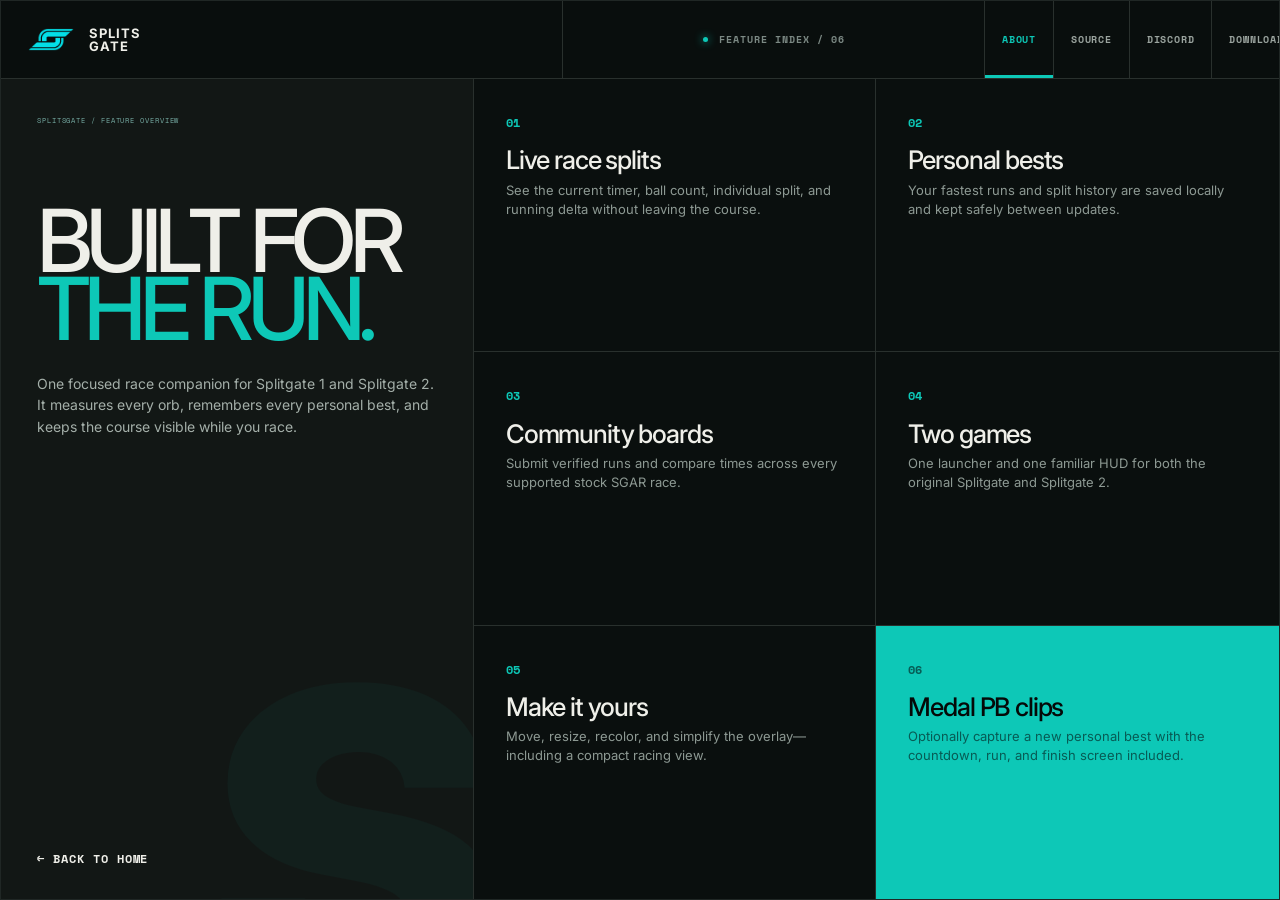
==== docs/about.html @ 529d586a "Redesign GitHub Pages site" ====
<!doctype html>
<html lang="en">
<head>
  <meta charset="utf-8">
  <meta name="viewport" content="width=device-width,initial-scale=1,viewport-fit=cover">
  <meta name="description" content="Learn about the Splitsgate race overlay, PB tracking, community leaderboards, and Medal clips.">
  <meta name="theme-color" content="#0a0f0e">
  <title>About Splitsgate — Features</title>
  <link rel="stylesheet" href="styles.css">
</head>
<body class="about-page ready">
  <div class="site about-site">
    <header class="nav">
      <a class="brand" href="index.html"><img src="assets/splitgate-mark.png" alt=""><b>SPLITS<br>GATE</b></a>
      <div class="status"><i></i><span>FEATURE INDEX / 06</span></div>
      <nav><a class="active" href="about.html">ABOUT</a><a href="https://github.com/cody-raves/Splitsgate">SOURCE</a><a href="https://discord.gg/WHH94nyhW8">DISCORD</a><a class="download" href="https://github.com/cody-raves/Splitsgate/releases/latest/download/Splitsgate.zip">DOWNLOAD <b>↗</b></a></nav>
    </header>
    <main class="about-main">
      <section class="about-intro">
        <p class="micro">SPLITSGATE / FEATURE OVERVIEW</p>
        <h1>BUILT FOR<br><em>THE RUN.</em></h1>
        <p>One focused race companion for Splitgate 1 and Splitgate 2. It measures every orb, remembers every personal best, and keeps the course visible while you race.</p>
        <a href="index.html">← BACK TO HOME</a>
      </section>
      <section class="feature-grid" aria-label="Splitsgate features">
        <article><span>01</span><h2>Live race splits</h2><p>See the current timer, ball count, individual split, and running delta without leaving the course.</p></article>
        <article><span>02</span><h2>Personal bests</h2><p>Your fastest runs and split history are saved locally and kept safely between updates.</p></article>
        <article><span>03</span><h2>Community boards</h2><p>Submit verified runs and compare times across every supported stock SGAR race.</p></article>
        <article><span>04</span><h2>Two games</h2><p>One launcher and one familiar HUD for both the original Splitgate and Splitgate 2.</p></article>
        <article><span>05</span><h2>Make it yours</h2><p>Move, resize, recolor, and simplify the overlay—including a compact racing view.</p></article>
        <article class="feature-accent"><span>06</span><h2>Medal PB clips</h2><p>Optionally capture a new personal best with the countdown, run, and finish screen included.</p></article>
      </section>
    </main>
  </div>
</body>
</html>
---- docs/styles.css ----
@import url('https://fonts.googleapis.com/css2?family=Inter:wght@400;500;600;700;800;900&family=Space+Mono:wght@400;700&display=swap');
:root{--bg:#0b100f;--panel:#121715;--paper:#efefe9;--ink:#050908;--cyan:#0dc8b7;--line:#29302d;--muted:#85918c;--mono:"Space Mono",monospace;--sans:Inter,"Segoe UI",sans-serif}*{box-sizing:border-box}html,body{margin:0;width:100%;height:100%;height:100dvh;overflow:hidden;background:var(--bg);color:var(--paper);font-family:var(--sans)}a{color:inherit;text-decoration:none}.loader{position:fixed;z-index:100;inset:0;background:#070b0a;display:grid;place-items:center;color:#7c8984;transition:opacity .55s ease,visibility .55s ease}.loader:before{content:"";position:absolute;inset:0;background-image:radial-gradient(#65706b23 .6px,transparent .7px);background-size:8px 8px;opacity:.2}.loader img{width:70px;filter:brightness(.22) saturate(.6);animation:loader-mark 1.2s ease-in-out infinite}.loader-name{position:absolute;left:26px;top:22px;font:7px var(--mono);letter-spacing:.12em}.loader p,.loader button{position:absolute;bottom:24px;margin:0;background:none;border:0;color:#68736e;font:6px var(--mono);letter-spacing:.11em}.loader p{left:26px}.loader button{right:26px;cursor:pointer}.loader i{position:absolute;left:0;bottom:0;height:2px;width:0;background:var(--cyan);animation:loader-line 1.65s ease forwards}.loader.done{opacity:0;visibility:hidden}.site{height:100dvh;display:grid;grid-template-rows:64px minmax(0,1fr);overflow:hidden;border:1px solid #202725}.site>*{opacity:0;transform:translateY(6px)}body.ready .site>*{opacity:1;transform:none;transition:opacity .55s ease,transform .55s ease}.nav{display:grid;grid-template-columns:44% 33% 23%;border-bottom:1px solid var(--line);background:#090e0d}.brand{display:flex;align-items:center;gap:12px;padding:0 20px;border-right:1px solid var(--line);font-size:9px;line-height:.9;letter-spacing:.08em}.brand img{width:34px;height:34px;object-fit:contain}.status{display:flex;align-items:center;justify-content:center;gap:9px;border-right:1px solid var(--line);font:7px var(--mono);letter-spacing:.14em;color:#7c8984}.status i,.field-label i{width:5px;height:5px;background:var(--cyan);border-radius:50%;box-shadow:0 0 9px var(--cyan)}.nav nav{display:flex;align-items:stretch}.nav nav a{flex:1;display:flex;align-items:center;justify-content:center;border-right:1px solid var(--line);font:7px var(--mono);letter-spacing:.12em;color:#9ba49f}.nav nav a:hover{color:var(--cyan)}.nav .download{flex:1.4;justify-content:space-around}.download b{color:var(--cyan)}
main{min-height:0;display:grid;grid-template-columns:1fr 1fr;grid-template-rows:56% 44%}.hero-copy{position:relative;min-height:0;padding:24px 28px;border-right:1px solid var(--line);border-bottom:1px solid var(--line);background:var(--panel);overflow:hidden}.micro{margin:0;color:#75aaa2;font:7px var(--mono);letter-spacing:.13em}.hero-copy h1{position:absolute;left:26px;top:50%;transform:translateY(-52%);margin:0;font-size:clamp(64px,8.5vw,164px);font-weight:500;line-height:.75;letter-spacing:-.075em}.hero-copy h1 em{font-style:normal;color:var(--cyan)}.tagline{position:absolute;left:28px;bottom:22px;margin:0;color:#6f7b76;font:6px var(--mono);letter-spacing:.11em}
.field{position:relative;min-height:0;border-bottom:1px solid var(--line);overflow:hidden;background:#080d0c}.field-label{position:absolute;z-index:4;left:0;right:0;top:0;height:30px;padding:0 12px;display:flex;align-items:center;justify-content:space-between;border-bottom:1px solid #2a312f99;background:#090e0dcc;color:#9aa39f;font:6px var(--mono);letter-spacing:.1em}.field-label b{display:flex;align-items:center;gap:7px}.field-image,.signal-image{position:absolute;inset:30px 0 0;background:url("assets/in-game-splitgate2.webp") center 48%/cover no-repeat;filter:grayscale(1) contrast(1.5) brightness(.42);opacity:.8}.field-image:after,.signal-image:after{content:"";position:absolute;inset:0;background:linear-gradient(120deg,#0e1512 8%,transparent 52%),linear-gradient(0deg,#06100de8,transparent 45%);mix-blend-mode:multiply}.field-pattern,.signal-pattern{position:absolute;inset:30px 0 0;background-image:radial-gradient(#d5ded956 .7px,transparent .8px);background-size:7px 7px;mix-blend-mode:screen;opacity:.75}.field-pattern:after{content:"";position:absolute;left:-2%;top:35%;width:65%;height:45%;background:#dfe4df22;transform:skewY(26deg)}.field>p{position:absolute;z-index:3;left:14px;bottom:10px;margin:0;color:#a9b4af;font:6px var(--mono);letter-spacing:.1em}
.signal{position:relative;min-height:0;overflow:hidden;border-right:1px solid var(--line);background:#0a0f0e}.signal-image{inset:0;background-position:15% 64%;filter:grayscale(1) contrast(1.8) brightness(.3)}.signal-pattern{inset:0;background-size:7px 7px}.signal span{position:absolute;z-index:3;left:20px;top:17px;color:#85a19b;font:6px var(--mono);letter-spacing:.12em}.signal b{position:absolute;z-index:2;right:8%;bottom:-25%;font-size:min(31vw,440px);line-height:1;color:#d5ddd918;font-weight:900}
.about{min-height:0;display:grid;grid-template-columns:58% 42%;overflow:hidden}.about-copy,.feature{position:relative;min-height:0;padding:22px 28px}.about-copy{background:#0b100f}.about-copy h2,.feature h2{margin:clamp(18px,3vh,34px) 0 9px;font-size:clamp(24px,2.8vw,54px);line-height:.98;letter-spacing:-.06em;font-weight:500}.about-copy>p:not(.micro){margin:0;color:#8b9691;font-size:clamp(8px,.75vw,12px);line-height:1.45}.actions{position:absolute;left:28px;right:28px;bottom:19px;height:42px;display:flex}.actions a{flex:1;display:flex;align-items:center;justify-content:space-between;padding:0 14px;border:1px solid #343c39;font:6px var(--mono);letter-spacing:.08em}.actions .primary{background:var(--paper);color:var(--ink);border-color:var(--paper)}.actions a:hover{border-color:var(--cyan)}.feature{background:var(--cyan);color:var(--ink)}.feature .micro{color:#085e57}.feature h2{margin-top:clamp(16px,2.3vh,28px);font-size:clamp(24px,2.55vw,48px)}.feature ul{position:absolute;left:28px;right:28px;bottom:18px;margin:0;padding:0;list-style:none}.feature li{display:flex;justify-content:space-between;border-top:1px solid #08776d;padding:7px 0;font:6px var(--mono)}
@media(max-width:900px){.nav{grid-template-columns:34% 38% 28%}.nav nav a:not(.download){display:none}.hero-copy h1{font-size:clamp(58px,11vw,96px)}.about{grid-template-columns:1fr 1fr}.about-copy,.feature{padding:18px}.actions,.feature ul{left:18px;right:18px}}
@media(max-width:640px){.site{grid-template-rows:52px minmax(0,1fr)}.nav{grid-template-columns:145px 1fr 55px}.brand{padding:0 12px}.brand img{width:28px;height:28px}.status{justify-content:flex-start;padding-left:14px}.status span{display:none}.nav nav a{display:none!important}.nav nav .download{display:flex!important;font-size:0}.download b{font-size:13px}main{grid-template-columns:1fr;grid-template-rows:34% 27% 39%}.hero-copy{border-right:0;padding:16px 18px}.hero-copy h1{left:18px;font-size:clamp(50px,18vw,78px)}.tagline{left:18px;bottom:12px;font-size:5px}.field{grid-row:2}.signal{display:none}.about{grid-row:3;grid-template-columns:56% 44%}.about-copy,.feature{padding:12px}.about-copy h2,.feature h2{font-size:clamp(17px,5vw,25px);margin-top:10px}.about-copy>p:not(.micro){font-size:6.5px}.actions{left:12px;right:12px;bottom:10px;height:34px}.actions a{padding:0 7px;font-size:5px}.feature ul{left:12px;right:12px;bottom:9px}.field-image{background-position:center 52%}}
@media(max-height:700px) and (min-width:641px){.site{grid-template-rows:54px minmax(0,1fr)}main{grid-template-rows:55% 45%}.hero-copy h1{font-size:clamp(58px,7.2vw,100px)}.about-copy,.feature{padding-top:15px}.about-copy h2,.feature h2{margin-top:12px;font-size:clamp(21px,2.4vw,34px)}.actions{bottom:10px;height:34px}.feature ul{bottom:8px}.feature li{padding:5px 0}}
@keyframes loader-mark{50%{filter:brightness(.42) saturate(.9);transform:scale(1.04)}}@keyframes loader-line{to{width:100%}}@media(prefers-reduced-motion:reduce){.loader img,.loader i{animation:none}.loader{transition:none}.site>*{transition:none!important}}

/* Action text stays deliberately larger than the decorative micro-labels. */
.actions{height:50px}
.actions a{padding:0 18px;border-color:#53605a;color:#f5f7f4;font-size:clamp(10px,.62vw,13px);font-weight:700;letter-spacing:.045em}
.actions a b{font-size:1.15em;color:var(--cyan)}
.actions .primary b{color:var(--ink)}
.actions a:hover{background:#111a17}
.actions .primary:hover{background:#fff}
@media(max-width:640px){.actions{height:38px}.actions a{padding:0 8px;font-size:8px}}

/* Keep the real Splitsgate HUD inside both editorial image crops. */
.field-image{background-position:left center;filter:grayscale(.7) contrast(1.18) brightness(.7);opacity:1}
.signal-image{background-image:url("assets/in-game-splitgate1.webp");background-position:left top;filter:grayscale(.75) contrast(1.2) brightness(.62);opacity:1}
.field-pattern,.signal-pattern{opacity:.44}
.field-image:after,.signal-image:after{background:linear-gradient(120deg,#0e15124a 8%,transparent 52%),linear-gradient(0deg,#06100d8a,transparent 45%)}

/* Navigation and feature information are functional text, not micro-labels. */
.site{grid-template-rows:78px minmax(0,1fr)}
.brand{gap:15px;padding:0 27px;font-size:13px;line-height:.95;letter-spacing:.07em}
.brand img{width:46px;height:46px;filter:brightness(0) saturate(100%) invert(70%) sepia(75%) saturate(776%) hue-rotate(125deg) brightness(94%) contrast(98%)}
.status{gap:11px;font-size:clamp(10px,.55vw,13px);font-weight:700;letter-spacing:.1em}
.nav nav a{padding:0 17px;font-size:clamp(10px,.52vw,12px);font-weight:700;letter-spacing:.08em}
.field-label{height:36px;padding:0 16px;font-size:10px;font-weight:700}
.field-image,.field-pattern{inset:36px 0 0}
.feature>.micro{font-size:10px;font-weight:700;color:#075b54}
.feature ul{bottom:22px}
.feature li{padding:10px 0;font-size:clamp(10px,.56vw,13px);font-weight:700;letter-spacing:.035em}
@media(max-width:640px){.site{grid-template-rows:60px minmax(0,1fr)}.brand{gap:9px;padding:0 12px;font-size:10px}.brand img{width:35px;height:35px}.status{font-size:9px}.feature>.micro{font-size:8px}.feature li{padding:6px 0;font-size:8px}}

/* About page */
.nav nav .active{color:var(--cyan);box-shadow:inset 0 -3px var(--cyan)}
.about-main{display:grid;grid-template-columns:37% 63%;grid-template-rows:1fr;min-height:0}
.about-intro{position:relative;padding:clamp(28px,4vh,56px);border-right:1px solid var(--line);background:var(--panel);overflow:hidden}
.about-intro:after{content:"S";position:absolute;right:-7%;bottom:-20%;color:#16c6b30b;font-size:min(34vw,520px);font-weight:900;line-height:1}
.about-intro h1{position:relative;z-index:1;margin:clamp(46px,9vh,120px) 0 30px;font-size:clamp(52px,6.8vw,118px);font-weight:500;line-height:.78;letter-spacing:-.075em}
.about-intro h1 em{color:var(--cyan);font-style:normal}
.about-intro>p:not(.micro){position:relative;z-index:1;max-width:500px;color:#a4afa9;font-size:clamp(14px,.9vw,18px);line-height:1.55}
.about-intro>a{position:absolute;z-index:2;left:clamp(28px,4vh,56px);bottom:32px;color:var(--paper);font:700 12px var(--mono);letter-spacing:.08em}
.about-intro>a:hover{color:var(--cyan)}
.feature-grid{display:grid;grid-template-columns:repeat(2,1fr);grid-template-rows:repeat(3,1fr);min-height:0}
.feature-grid article{position:relative;padding:clamp(22px,2.5vw,44px);border-right:1px solid var(--line);border-bottom:1px solid var(--line);background:#0a0f0e;overflow:hidden}
.feature-grid article:nth-child(2n){border-right:0}.feature-grid article:nth-last-child(-n+2){border-bottom:0}
.feature-grid span{color:var(--cyan);font:700 12px var(--mono)}
.feature-grid h2{margin:clamp(12px,1.8vh,22px) 0 8px;font-size:clamp(22px,2vw,38px);font-weight:500;line-height:1;letter-spacing:-.045em}
.feature-grid p{max-width:470px;margin:0;color:#8d9993;font-size:clamp(13px,.8vw,16px);line-height:1.45}
.feature-grid .feature-accent{background:var(--cyan);color:var(--ink)}
.feature-grid .feature-accent span,.feature-grid .feature-accent p{color:#075c55}
@media(max-width:900px){.about-main{grid-template-columns:34% 66%}.about-intro{padding:24px}.about-intro h1{font-size:clamp(44px,7vw,68px)}.feature-grid article{padding:20px}.feature-grid h2{font-size:21px}.feature-grid p{font-size:12px}}
@media(max-width:640px){.about-main{grid-template-columns:1fr;grid-template-rows:31% 69%}.about-intro{border-right:0;border-bottom:1px solid var(--line);padding:16px 20px}.about-intro h1{margin:18px 0 9px;font-size:40px}.about-intro>p:not(.micro){margin:0;max-width:90%;font-size:10px;line-height:1.35}.about-intro>a{left:auto;right:18px;bottom:15px;font-size:8px}.feature-grid{grid-template-columns:repeat(2,1fr);grid-template-rows:repeat(3,1fr)}.feature-grid article{padding:10px 12px}.feature-grid span{font-size:8px}.feature-grid h2{margin:5px 0 3px;font-size:15px}.feature-grid p{font-size:8px;line-height:1.3}}

/* A real compact HUD example lives inside the identity panel. */
.hero-hud{position:absolute;z-index:3;right:5%;top:50%;width:clamp(220px,18vw,370px);transform:translateY(-50%);padding:18px 19px 15px;background:#061722f2;border:2px solid #27738a;box-shadow:0 20px 60px #0008;clip-path:polygon(0 0,94% 0,100% 10%,100% 100%,6% 100%,0 90%)}
.hero-hud-head{display:flex;justify-content:space-between;gap:12px;color:#d9f7fb;font:700 clamp(7px,.45vw,10px) var(--mono);letter-spacing:.04em}.hero-hud-head b{color:var(--yellow)}
.hero-hud-rule{height:3px;margin:9px 0;background:linear-gradient(90deg,var(--cyan) 78%,transparent 78%)}
.hero-hud>strong{display:block;margin-bottom:8px;color:#f6fbfc;font:700 clamp(24px,2vw,40px) var(--mono);letter-spacing:-.055em}
.hero-hud-cols,.hero-hud-row{display:grid;grid-template-columns:42px 1fr 65px;align-items:center;font-family:var(--mono)}
.hero-hud-cols{padding:6px 5px 3px;border-top:1px solid #274e5d;color:#7895a0;font-size:8px}.hero-hud-row{padding:3px 5px;color:#e4f0f3;font-size:clamp(8px,.48vw,11px)}
.hero-hud-row i{color:var(--cyan);font-style:normal;text-align:right}.hero-hud-row.active{background:linear-gradient(90deg,#0dc8b72e,transparent);color:#fff}
.hero-hud>p{margin:9px 0 0;padding-top:8px;border-top:1px solid #274e5d;color:var(--yellow);font:700 9px var(--mono);letter-spacing:.06em}
@media(max-width:1100px){.hero-hud{right:3%;width:220px;padding:13px}.hero-hud-head span{max-width:135px}.hero-copy h1{font-size:clamp(54px,7vw,78px)}}
@media(max-width:640px){.hero-hud{display:none}}

/* Match the real in-game HUD while letting the title panel show through. */
.hero-hud{width:clamp(240px,19vw,390px);padding:8px 4px;background:transparent;border:0;box-shadow:none;clip-path:none}
.hero-hud-head{align-items:center;color:#effcff;font-size:clamp(9px,.55vw,12px);font-style:italic}
.hero-hud-head img{width:48px;height:34px;object-fit:contain;filter:brightness(0) invert(1)}
.hero-hud-rule{height:3px;margin:4px 0 7px;background:var(--cyan)}
.hero-hud-time{display:flex;align-items:flex-end;justify-content:space-between;gap:12px;padding-bottom:7px;border-bottom:1px solid #6a7c836e}
.hero-hud-time strong{color:#f7ffff;font:700 clamp(28px,2.3vw,46px) var(--mono);letter-spacing:-.07em}
.hero-hud-time b{padding-bottom:5px;color:var(--cyan);font:700 clamp(8px,.5vw,11px) var(--mono);font-style:italic}
.hero-hud-cols{border-top:0;color:#afbdc2;font-size:clamp(8px,.46vw,10px)}
.hero-hud-row{font-size:clamp(10px,.58vw,13px);text-shadow:0 2px 8px #000}.hero-hud-row i{color:#4af0d7}.hero-hud-row i.positive{color:#ff7373}
.hero-hud-row.active{background:#0dc8b72c;color:#61f3df}
.hero-hud>p{display:none}

/* Pixel-perfect crop of the real HUD: the game outside its panel is masked away. */
.hero-hud-crop{width:clamp(255px,20vw,410px);aspect-ratio:1.63;padding:0;background-image:url("assets/in-game-splitgate1.webp");background-repeat:no-repeat;background-size:600% auto;background-position:right top;border:0;box-shadow:0 18px 48px #0008;clip-path:polygon(5% 0,95% 0,100% 12%,100% 100%,0 100%,0 12%)}

.hero-hud-asset{width:clamp(255px,20vw,410px);height:auto;padding:0;background:none;border:0;box-shadow:0 18px 48px #0008;clip-path:none;object-fit:contain}
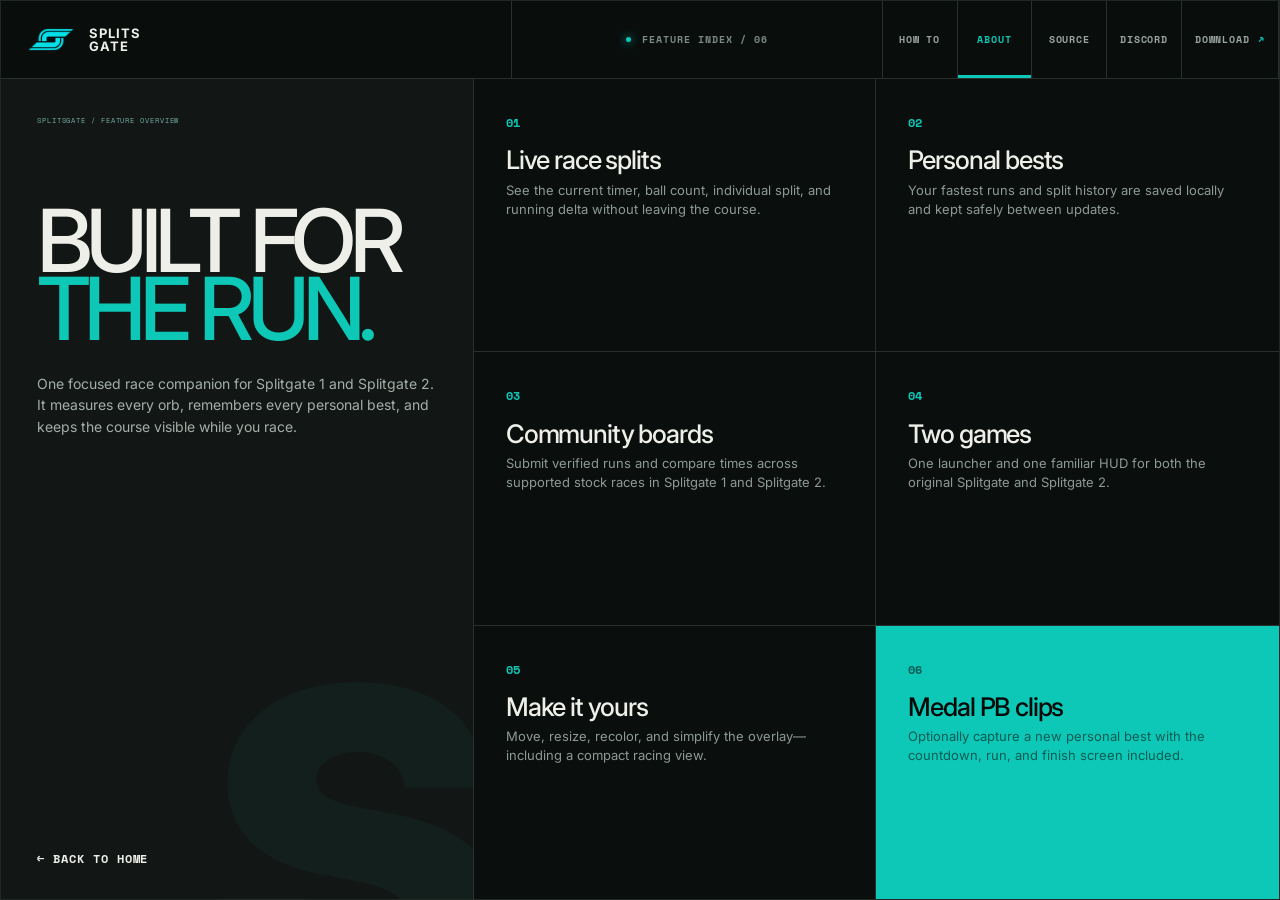
==== commit ca385b70: "Add one-screen setup guide" ====
--- a/docs/about.html
+++ b/docs/about.html
@@ -13,7 +13,7 @@
     <header class="nav">
       <a class="brand" href="index.html"><img src="assets/splitgate-mark.png" alt=""><b>SPLITS<br>GATE</b></a>
       <div class="status"><i></i><span>FEATURE INDEX / 06</span></div>
-      <nav><a class="active" href="about.html">ABOUT</a><a href="https://github.com/cody-raves/Splitsgate">SOURCE</a><a href="https://discord.gg/WHH94nyhW8">DISCORD</a><a class="download" href="https://github.com/cody-raves/Splitsgate/releases/latest/download/Splitsgate.zip">DOWNLOAD <b>↗</b></a></nav>
+      <nav><a href="install.html">HOW TO</a><a class="active" href="about.html">ABOUT</a><a href="https://github.com/cody-raves/Splitsgate">SOURCE</a><a href="https://discord.gg/WHH94nyhW8">DISCORD</a><a class="download" href="https://github.com/cody-raves/Splitsgate/releases/latest/download/Splitsgate.zip">DOWNLOAD <b>↗</b></a></nav>
     </header>
     <main class="about-main">
       <section class="about-intro">
@@ -25,7 +25,7 @@
       <section class="feature-grid" aria-label="Splitsgate features">
         <article><span>01</span><h2>Live race splits</h2><p>See the current timer, ball count, individual split, and running delta without leaving the course.</p></article>
         <article><span>02</span><h2>Personal bests</h2><p>Your fastest runs and split history are saved locally and kept safely between updates.</p></article>
-        <article><span>03</span><h2>Community boards</h2><p>Submit verified runs and compare times across every supported stock SGAR race.</p></article>
+        <article><span>03</span><h2>Community boards</h2><p>Submit verified runs and compare times across supported stock races in Splitgate 1 and Splitgate 2.</p></article>
         <article><span>04</span><h2>Two games</h2><p>One launcher and one familiar HUD for both the original Splitgate and Splitgate 2.</p></article>
         <article><span>05</span><h2>Make it yours</h2><p>Move, resize, recolor, and simplify the overlay—including a compact racing view.</p></article>
         <article class="feature-accent"><span>06</span><h2>Medal PB clips</h2><p>Optionally capture a new personal best with the countdown, run, and finish screen included.</p></article>
--- a/docs/styles.css
+++ b/docs/styles.css
@@ -87,3 +87,22 @@
 .hero-hud-crop{width:clamp(255px,20vw,410px);aspect-ratio:1.63;padding:0;background-image:url("assets/in-game-splitgate1.webp");background-repeat:no-repeat;background-size:600% auto;background-position:right top;border:0;box-shadow:0 18px 48px #0008;clip-path:polygon(5% 0,95% 0,100% 12%,100% 100%,0 100%,0 12%)}
 
 .hero-hud-asset{width:clamp(255px,20vw,410px);height:auto;padding:0;background:none;border:0;box-shadow:0 18px 48px #0008;clip-path:none;object-fit:contain}
+
+/* Five clear navigation choices still fit in the one-screen header. */
+.nav{grid-template-columns:40% 29% 31%}
+.nav nav a{padding-left:9px;padding-right:9px}
+
+/* One-screen setup guide */
+.install-main{display:grid;grid-template-columns:34% 66%;grid-template-rows:1fr;min-height:0}
+.install-intro{position:relative;padding:clamp(28px,4vh,56px);border-right:1px solid var(--line);background:var(--panel);overflow:hidden}
+.install-intro:after{content:"→";position:absolute;right:2%;bottom:-16%;color:#16c6b30b;font-size:min(28vw,430px);font-weight:900;line-height:1}
+.install-intro h1{position:relative;z-index:1;margin:clamp(42px,8vh,105px) 0 26px;font-size:clamp(52px,6.2vw,110px);font-weight:500;line-height:.79;letter-spacing:-.075em}
+.install-intro h1 em{color:var(--cyan);font-style:normal}.install-intro>p:not(.micro){position:relative;z-index:1;max-width:480px;color:#a4afa9;font-size:clamp(14px,.9vw,18px);line-height:1.55}
+.install-intro .install-download{position:absolute;z-index:2;left:clamp(28px,4vh,56px);right:clamp(28px,4vh,56px);bottom:34px;height:54px;display:flex;align-items:center;justify-content:space-between;padding:0 18px;background:var(--paper);color:var(--ink);font:700 12px var(--mono);letter-spacing:.07em}
+.install-intro .install-download:hover{background:var(--cyan)}
+.steps{display:grid;grid-template-columns:repeat(2,1fr);grid-template-rows:repeat(3,1fr);min-height:0;counter-reset:step}
+.steps article{position:relative;padding:clamp(20px,2.3vw,40px);border-right:1px solid var(--line);border-bottom:1px solid var(--line);background:#0a0f0e;overflow:hidden;counter-increment:step}.steps article:nth-child(2n){border-right:0}.steps article:nth-last-child(-n+2){border-bottom:0}.steps article:last-child{background:var(--cyan);color:var(--ink)}
+.steps article:before{content:"0" counter(step);color:var(--cyan);font:700 12px var(--mono)}.steps article:last-child:before{color:#075c55}
+.steps h2{margin:clamp(12px,1.6vh,20px) 0 8px;font-size:clamp(22px,1.8vw,36px);font-weight:500;line-height:1;letter-spacing:-.045em}.steps p{max-width:480px;margin:0;color:#8d9993;font-size:clamp(12px,.76vw,15px);line-height:1.45}.steps article:last-child p{color:#075c55}.steps strong{color:var(--paper)}.steps article:last-child strong{color:var(--ink)}
+@media(max-width:900px){.install-main{grid-template-columns:34% 66%}.install-intro{padding:24px}.install-intro h1{font-size:clamp(42px,6.5vw,64px)}.steps article{padding:18px}.steps h2{font-size:20px}.steps p{font-size:11px}}
+@media(max-width:640px){.install-main{grid-template-columns:1fr;grid-template-rows:30% 70%}.install-intro{border-right:0;border-bottom:1px solid var(--line);padding:14px 20px}.install-intro h1{margin:16px 0 7px;font-size:38px}.install-intro>p:not(.micro){max-width:68%;font-size:9px;line-height:1.35}.install-intro .install-download{left:auto;right:16px;bottom:16px;width:120px;height:38px;font-size:7px}.steps article{padding:9px 11px}.steps article:before{font-size:7px}.steps h2{margin:4px 0 3px;font-size:14px}.steps p{font-size:7.5px;line-height:1.25}}
